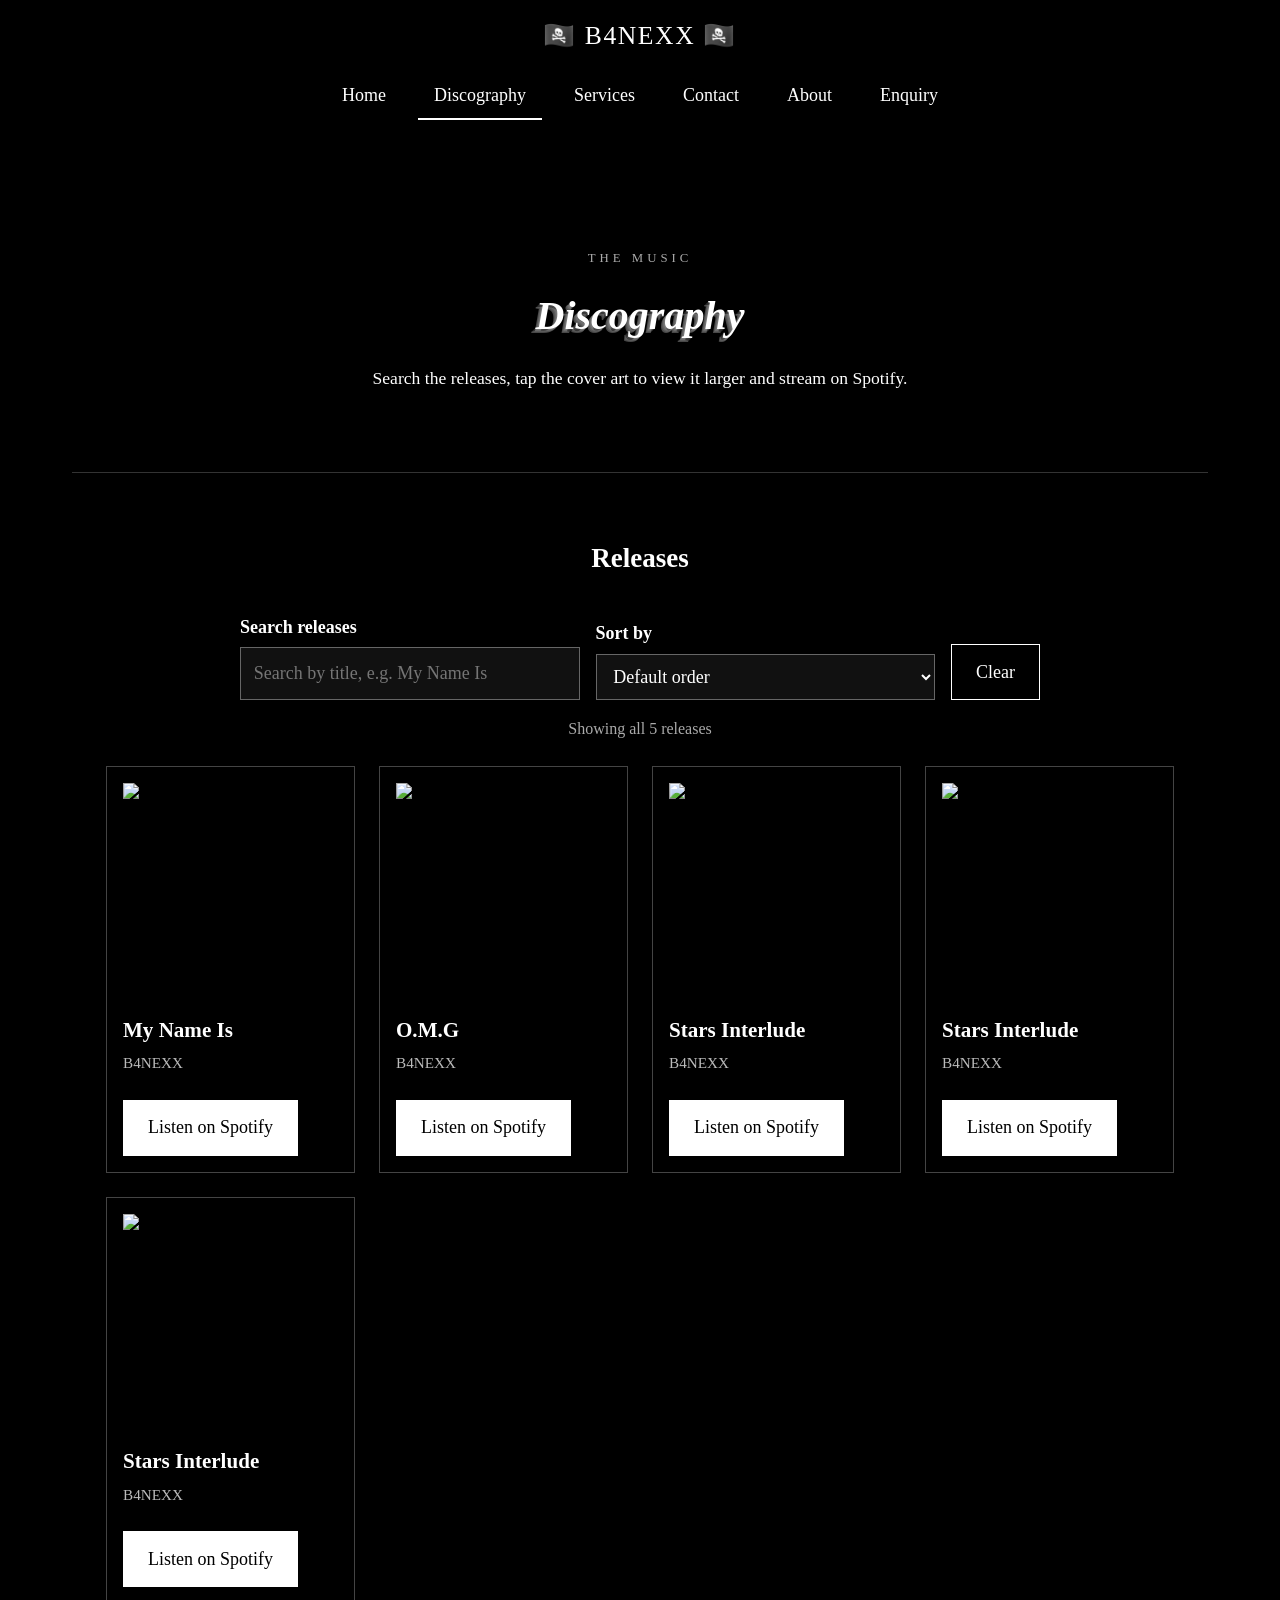
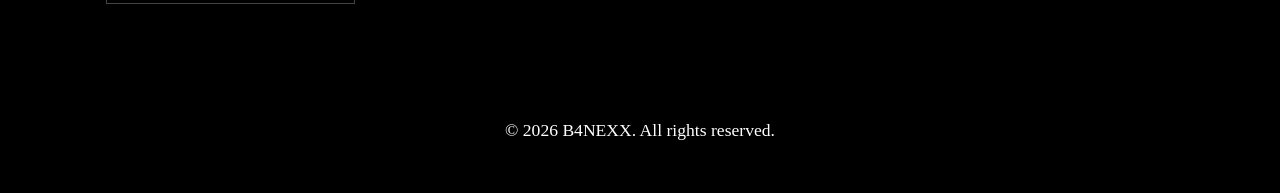
==== discography.html @ 52480b0f "Add discography page with search, sorting and lightbox" ====
<!DOCTYPE html>
<html lang="en">
<head>
    <meta charset="UTF-8">
    <meta name="viewport" content="width=device-width, initial-scale=1.0">
    <title>Discography | B4NEXX Hip-Hop &amp; R&amp;B Releases</title>
    <meta name="description" content="Browse the B4NEXX discography. Search the releases, view the cover art and stream the latest hip-hop and R&amp;B music on Spotify.">
    <meta name="keywords" content="B4NEXX discography, B4NEXX songs, My Name Is, O.M.G, hip-hop releases, R&amp;B music, Spotify, Quantum Syndicate">
    <meta name="author" content="B4NEXX">
    <link rel="stylesheet" href="css/style.css">
    <script>document.documentElement.classList.add('js');</script>
</head>
<body>
    <a class="skip-link" href="#main">Skip to main content</a>

    <header class="site-header">
        <p class="site-logo">🏴‍☠️ B4NEXX 🏴‍☠️</p>
        <button class="menu-toggle" id="menu-toggle" type="button" aria-expanded="false" aria-controls="nav-menu">&#9776; Menu</button>
        <nav class="nav-menu" id="nav-menu" aria-label="Main navigation">
            <a href="index.html">Home</a>
            <a href="discography.html" aria-current="page">Discography</a>
            <a href="services.html">Services</a>
            <a href="contacts.html">Contact</a>
            <a href="about.html">About</a>
            <a href="enquiry.html">Enquiry</a>
        </nav>
    </header>

    <main id="main">
        <section class="page-hero">
            <p class="eyebrow">The Music</p>
            <h1>Discography</h1>
            <p>Search the releases, tap the cover art to view it larger and stream on Spotify.</p>
        </section>

        <section class="release-section" aria-labelledby="releases-heading">
            <h2 id="releases-heading">Releases</h2>

            <div class="search-bar" id="search-form" role="search">
                <div class="form-group">
                    <label for="search">Search releases</label>
                    <input type="search" id="search" name="search" placeholder="Search by title, e.g. My Name Is" autocomplete="off">
                </div>
                <div class="form-group">
                    <label for="sort">Sort by</label>
                    <select id="sort" name="sort">
                        <option value="default">Default order</option>
                        <option value="az">Title A to Z</option>
                        <option value="za">Title Z to A</option>
                    </select>
                </div>
                <button type="button" class="button button-outline" id="clear-search">Clear</button>
            </div>

            <p class="results-count" id="results-count" role="status" aria-live="polite"></p>
            <p class="no-results" id="no-results" hidden>No releases match your search. Try a different title.</p>

            <ul class="release-grid" id="release-grid">
                <li class="release-card" data-title="My Name Is" data-keywords="b4nexx quantum syndicate hip-hop r&amp;b spotify">
                    <button type="button" class="cover-button" data-caption="My Name Is by B4NEXX" aria-label="View larger cover art for My Name Is">
                        <img src="C:\Users\hp\Downloads\b4ngexx-website\b4nexx-website\images\Myn Name Is cover art.jpg" alt="Cover art for the B4NEXX single My Name Is" width="500" height="500" loading="lazy">
                    </button>
                    <h3>My Name Is</h3>
                    <p class="release-meta">B4NEXX</p>
                    <a class="button" href="https://open.spotify.com/track/5PjSUTw8nZ1Vn1UrlxNrWC" target="_blank" rel="noopener noreferrer">Listen on Spotify</a>
                </li>

                <li class="release-card" data-title="O.M.G" data-keywords="omg b4nexx quantum syndicate hip-hop r&amp;b spotify">
                    <button type="button" class="cover-button" data-caption="O.M.G by B4NEXX" aria-label="View larger cover art for O.M.G">
                        <img src="C:\Users\hp\Downloads\b4ngexx-website\b4nexx-website\images\O.M.G Cover Art.png" alt="Cover art for the B4NEXX track O.M.G" width="500" height="500" loading="lazy">
                    </button>
                    <h3>O.M.G</h3>
                    <p class="release-meta">B4NEXX</p>
                    <a class="button" href="https://open.spotify.com/track/02pqatDeatV18ePrQvUMC" target="_blank" rel="noopener noreferrer">Listen on Spotify</a>
                </li>

    <li class="release-card" data-title="Stars Interlude" data-keywords="b4nexx quantum syndicate hip-hop r&amp;b spotify">
                    <button type="button" class="cover-button" data-caption="Stars Interlude by B4NEXX" aria-label="View larger cover art for Stars Interlude">
                        <img src="C:\Users\hp\Downloads\b4ngexx-website\b4nexx-website\images\Stars Interlude cover art.jpg" alt="Cover art for the B4NEXX single Stars Interlude" width="500" height="500" loading="lazy">
                    </button>
                    <h3>Stars Interlude</h3>
                    <p class="release-meta">B4NEXX</p>
                    <a class="button" href="https://open.spotify.com/track/2CjXB1OLDlbS5ymervM3CQ" target="_blank" rel="noopener noreferrer">Listen on Spotify</a>
                </li>

                <li class="release-card" data-title="Star (Space in my heart)" data-keywords="b4nexx quantum syndicate hip-hop r&amp;b spotify">
                    <button type="button" class="cover-button" data-caption="Star (Space in my heart) by B4NEXX" aria-label="View larger cover art for Star (Space in my heart)">
                        <img src="C:\Users\hp\Downloads\b4ngexx-website\b4nexx-website\images\Star cover art.jpg" alt="Cover art for the B4NEXX single Star (Space in my heart)" width="500" height="500" loading="lazy">
                    </button>
                    <h3>Stars Interlude</h3>
                    <p class="release-meta">B4NEXX</p>
                    <a class="button" href="https://open.spotify.com/track/21NsRphiKDWTwSgTE8rPei" target="_blank" rel="noopener noreferrer">Listen on Spotify</a>
                </li>

                <li class="release-card" data-title="Turn Up" data-keywords="b4nexx quantum syndicate hip-hop r&amp;b spotify">
                    <button type="button" class="cover-button" data-caption="Turn Up by B4NEXX" aria-label="View larger cover art for Turn Up">
                        <img src="C:\Users\hp\Downloads\b4ngexx-website\b4nexx-website\images\Turn up cover art.jpg" alt="Cover art for the B4NEXX single Turn Up" width="500" height="500" loading="lazy">
                    </button>
                    <h3>Stars Interlude</h3>
                    <p class="release-meta">B4NEXX</p>
                    <a class="button" href="https://open.spotify.com/track/4ppuYwgv6EckocCdHnTIHZ" target="_blank" rel="noopener noreferrer">Listen on Spotify</a>
                </li>
                </ul>
        </section>
    </main>

    <div class="lightbox" id="lightbox" role="dialog" aria-modal="true" aria-label="Cover art viewer" hidden>
        <button type="button" class="lightbox-btn lightbox-close" id="lightbox-close" aria-label="Close image viewer">&times;</button>
        <button type="button" class="lightbox-btn lightbox-prev" id="lightbox-prev" aria-label="Previous image">&#8249;</button>
        <figure class="lightbox-figure">
            <img class="lightbox-img" id="lightbox-img" src="[data-uri]" alt="">
            <figcaption class="lightbox-caption" id="lightbox-caption"></figcaption>
        </figure>
        <button type="button" class="lightbox-btn lightbox-next" id="lightbox-next" aria-label="Next image">&#8250;</button>
    </div>

    <footer>
        <p>&copy; <span id="year">2026</span> B4NEXX. All rights reserved.</p>
    </footer>

    <script src="js/main.js"></script>
    <script src="js/discography.js"></script>
</body>
</html>
---- css/style.css ----
* {
    box-sizing: border-box;
    margin: 0;
    padding: 0;
}

body {
    background-color: #000;
    color: #fff;
    font-family: "Times New Roman", Times, serif;
    font-size: 18px;
    line-height: 1.6;
}

h1 {
    color: #fff;
    font-family: cursive;
    font-size: 2.5rem;
    font-style: oblique;
    text-align: center;
    text-shadow:
        -4px 4px rgba(179, 179, 179, .4),
        -3px 3px rgba(153, 153, 153, .2),
        -2px 2px rgba(179, 179, 179, .2),
        -1px 1px rgba(179, 179, 179, .2);
}

h2,
h3 {
    color: #fff;
    margin: 1rem 0;
}

p {
    color: #fff;
    font-size: 1.1rem;
    margin-bottom: 1rem;
}

img {
    height: auto;
    max-width: 100%;
}

:focus-visible {
    outline: 2px solid #fff;
    outline-offset: 3px;
}

.eyebrow {
    color: #aaa;
    font-size: .8rem;
    letter-spacing: .25rem;
    text-transform: uppercase;
}

/* Accessibility: skip link */
.skip-link {
    background: #fff;
    color: #000;
    left: 1rem;
    padding: .5rem 1rem;
    position: absolute;
    top: -4rem;
    z-index: 2000;
}

.skip-link:focus {
    top: 1rem;
}

/* Text for screen readers only */
.sr-only {
    clip: rect(0, 0, 0, 0);
    height: 1px;
    overflow: hidden;
    position: absolute;
    white-space: nowrap;
    width: 1px;
}

/* ---------- Header and navigation ---------- */
.site-header {
    padding-top: 1rem;
}

.site-logo {
    font-family: cursive;
    font-size: 1.6rem;
    letter-spacing: .1rem;
    margin: 0;
    text-align: center;
}

.nav-menu {
    display: flex;
    flex-wrap: wrap;
    gap: 1rem;
    justify-content: center;
    list-style: none;
    padding: 1rem;
}

.nav-menu a {
    color: #fff;
    padding: .5rem 1rem;
    text-decoration: none;
}

.nav-menu a:hover,
.nav-menu a:focus {
    background-color: #fff;
    color: #000;
    text-decoration: underline;
}

.nav-menu a[aria-current="page"] {
    border-bottom: 2px solid #fff;
}

.menu-toggle {
    background: transparent;
    border: 1px solid #fff;
    color: #fff;
    cursor: pointer;
    display: none;
    font: inherit;
    margin: 1rem auto 0;
    padding: .5rem 1.25rem;
}

.menu-toggle:hover {
    background: #fff;
    color: #000;
}

/* ---------- Layout ---------- */
main {
    margin: auto;
    max-width: 1200px;
    padding: 2rem;
}

footer {
    padding: 2rem 1rem;
    text-align: center;
}

/* ---------- Buttons ---------- */
.button {
    background-color: #fff;
    border: 1px solid #fff;
    color: #000;
    cursor: pointer;
    display: inline-block;
    font: inherit;
    margin-top: 1rem;
    padding: .8rem 1.5rem;
    text-decoration: none;
}

.button:hover,
.button:focus {
    background-color: #aaa;
}

.button:disabled {
    cursor: not-allowed;
    opacity: .6;
}

.button-outline {
    background-color: transparent;
    border: 1px solid #fff;
    color: #fff;
}

.button-outline:hover,
.button-outline:focus {
    background-color: #fff;
    color: #000;
}

/* ---------- Generic page hero (about, discography, enquiry) ---------- */
.about-hero,
.page-hero {
    border-bottom: 1px solid #333;
    padding: 4rem 1rem;
    text-align: center;
}

.about-hero p,
.page-hero p {
    margin: 1rem auto;
    max-width: 700px;
}

/* ---------- Home page: cinematic poster hero ---------- */
@font-face {
    font-display: swap;
    font-family: "Montserrat";
    font-style: normal;
    font-weight: 900;
    src: url("../fonts/montserrat-900.woff2") format("woff2");
}

main.home-page {
    max-width: none;
    padding: 0;
}

.poster-hero {
    background:
        radial-gradient(ellipse 45% 38% at 52% 24%, rgba(214, 178, 128, .34), transparent 72%),
        linear-gradient(#2a2118 0%, #0d0907 52%, #000 78%);
    isolation: isolate;
    height: clamp(34rem, calc(100svh - 8.5rem), 56rem);
    overflow: hidden;
    position: relative;
}

/* Film grain over everything for a photographic feel */
.poster-hero::before {
    background-image: url("data:image/svg+xml,%3Csvg xmlns='http://www.w3.org/2000/svg' width='220' height='220'%3E%3Cfilter id='n'%3E%3CfeTurbulence type='fractalNoise' baseFrequency='.85' numOctaves='2' stitchTiles='stitch'/%3E%3CfeColorMatrix values='0 0 0 0 1 0 0 0 0 1 0 0 0 0 1 0 0 0 .55 0'/%3E%3C/filter%3E%3Crect width='100%25' height='100%25' filter='url(%23n)'/%3E%3C/svg%3E");
    content: "";
    inset: 0;
    mix-blend-mode: overlay;
    opacity: .35;
    pointer-events: none;
    position: absolute;
    z-index: 4;
}

/* Vignette */
.poster-hero::after {
    background: radial-gradient(ellipse at 50% 45%, transparent 55%, rgba(0, 0, 0, .75) 100%);
    content: "";
    inset: 0;
    pointer-events: none;
    position: absolute;
    z-index: 5;
}

.poster-eyebrow {
    color: #cdbfa9;
    font-size: .8rem;
    left: 5vw;
    letter-spacing: .3rem;
    margin: 0;
    position: absolute;
    text-transform: uppercase;
    top: 2rem;
    z-index: 3;
}

/* The name sits BEHIND the photo */
.poster-title {
    color: rgba(236, 229, 217, .62);
    font-family: "Montserrat", "Arial Black", Impact, sans-serif;
    font-size: clamp(4.2rem, 19.5vw, 25rem);
    font-style: normal;
    font-weight: 900;
    left: 50%;
    letter-spacing: -.03em;
    line-height: .85;
    margin: 0;
    position: absolute;
    text-align: center;
    text-shadow: 0 0 50px rgba(255, 232, 190, .18);
    top: 8%;
    transform: translateX(-50%);
    white-space: nowrap;
    z-index: 1;
}

/* You stand IN FRONT of the name, cropped by the bottom of the hero like a poster */
.poster-person {
    -webkit-mask-image: linear-gradient(to bottom, transparent 0, #000 7%);
    mask-image: linear-gradient(to bottom, transparent 0, #000 7%);
    filter: sepia(.4) saturate(.8) contrast(1.15) brightness(1.1) drop-shadow(0 0 40px rgba(0, 0, 0, .7));
    height: 128%;
    left: 54%;
    max-width: none;
    position: absolute;
    top: 3%;
    transform: translateX(-62%);
    width: auto;
    z-index: 2;
}

.poster-footer {
    align-items: flex-end;
    background: linear-gradient(transparent, rgba(0, 0, 0, .92) 65%);
    bottom: 0;
    display: flex;
    flex-wrap: wrap;
    gap: 1rem 2rem;
    justify-content: space-between;
    left: 0;
    padding: 6rem 5vw 1.75rem;
    position: absolute;
    right: 0;
    z-index: 6;
}

.poster-label {
    align-items: center;
    display: flex;
    font-family: "Montserrat", Arial, sans-serif;
    font-size: .85rem;
    font-weight: 900;
    gap: .8rem;
    letter-spacing: .12em;
    margin: 0;
    text-transform: uppercase;
}

.poster-label::after {
    border-bottom: 3px double #fff;
    content: "";
    display: block;
    width: 3.5rem;
}

.poster-links {
    display: flex;
    flex-wrap: wrap;
    gap: 1rem;
}

.poster-links .button {
    margin-top: 0;
}

.home-intro {
    border-top: 1px solid #333;
    margin: auto;
    max-width: 800px;
    padding: 5rem 2rem;
    text-align: center;
}

.home-intro h2 {
    font-size: 2.5rem;
    text-transform: uppercase;
}

.home-intro p:last-child {
    color: #bbb;
}

/* ---------- Services page ---------- */
.services-hero {
    border-bottom: 1px solid #333;
    padding: 5rem 1rem;
    text-align: center;
}

.services-hero p {
    margin: 1rem auto;
    max-width: 700px;
}

.services-list {
    padding: 4rem 1rem;
}

.services-list h2,
.services-cta {
    text-align: center;
}

.service-grid {
    display: grid;
    gap: 1.5rem;
    grid-template-columns: repeat(2, 1fr);
    margin-top: 2rem;
}

.service-card {
    border: 1px solid #444;
    padding: 2rem;
    transition: background-color .3s, transform .3s;
}

.service-card:hover {
    background-color: #171717;
    transform: translateY(-5px);
}

.service-number {
    color: #888;
    font-size: .85rem;
    letter-spacing: .15rem;
}

.service-card h3 {
    font-size: 1.5rem;
}

.card-link {
    color: #fff;
}

.card-link:hover,
.card-link:focus {
    color: #aaa;
}

.services-cta {
    background-color: #111;
    padding: 4rem 1rem;
}

.services-cta .button {
    margin: 1rem .5rem 0;
}

/* ---------- About page ---------- */
.about-content {
    display: grid;
    gap: 1.5rem;
    grid-template-columns: repeat(2, 1fr);
    margin: auto;
    max-width: 1100px;
    padding: 4rem 1rem;
}

.about-card {
    border: 1px solid #444;
    padding: 2rem;
}

.about-card:hover {
    background-color: #171717;
    transform: translateY(-5px);
    transition: .3s;
}

/* ---------- Contact page ---------- */
.contact-page {
    background:
        linear-gradient(rgba(0, 0, 0, .55), rgba(0, 0, 0, .9)),
        radial-gradient(circle at center, #333 0%, #050505 65%);
    min-height: 75vh;
    padding-bottom: 4rem;
}

.contact-hero {
    border-bottom: 1px solid #444;
    padding: 7rem 1rem 5rem;
    text-align: center;
}

.contact-hero h1 {
    font-size: clamp(2.3rem, 7vw, 5rem);
    letter-spacing: .08rem;
    text-transform: uppercase;
}

.contact-hero p:not(.eyebrow) {
    color: #bbb;
    margin: 1rem auto;
    max-width: 650px;
}

.contact-card {
    background: rgba(15, 15, 15, .9);
    border: 1px solid #555;
    box-shadow: 0 20px 50px rgba(0, 0, 0, .7);
    margin: 4rem auto 0;
    max-width: 600px;
    padding: 3rem 2rem;
    text-align: center;
}

.contact-card h2 {
    letter-spacing: .1rem;
    text-transform: uppercase;
}

.contact-card a {
    color: #fff;
}

.contact-card a:hover,
.contact-card a:focus {
    color: #aaa;
}

.contact-card .button {
    color: #000;
    margin: 1rem 0;
}

.social-link {
    border-top: 1px solid #333;
    margin-top: 2rem;
    padding-top: 1.5rem;
}

/* ---------- Forms ---------- */
.form-section {
    margin: 3rem auto;
    max-width: 700px;
    padding: 0 1rem;
}

.form-card {
    background: rgba(15, 15, 15, .9);
    border: 1px solid #555;
    box-shadow: 0 20px 50px rgba(0, 0, 0, .7);
    padding: 2rem;
}

.form-card h2 {
    letter-spacing: .1rem;
    margin-top: 0;
    text-transform: uppercase;
}

.form-note {
    color: #bbb;
    font-size: 1rem;
}

.form-row {
    display: grid;
    gap: 1rem;
    grid-template-columns: 1fr 1fr;
}

.form-group {
    margin-bottom: 1.25rem;
}

.form-group label,
.form-group legend {
    display: block;
    font-weight: bold;
    margin-bottom: .35rem;
}

.required {
    color: #ff9d9d;
}

input[type="text"],
input[type="email"],
input[type="tel"],
input[type="date"],
input[type="search"],
select,
textarea {
    background: #111;
    border: 1px solid #666;
    border-radius: 0;
    color: #fff;
    color-scheme: dark;
    font: inherit;
    padding: .7rem .8rem;
    width: 100%;
}

textarea {
    min-height: 9rem;
    resize: vertical;
}

input:focus,
select:focus,
textarea:focus {
    border-color: #fff;
    outline: 2px solid #fff;
    outline-offset: 2px;
}

.form-group .invalid,
fieldset.invalid {
    border-color: #ff6b6b;
}

.error {
    color: #ff8a8a;
    display: block;
    font-size: .95rem;
    margin-top: .25rem;
    min-height: 1.2rem;
}

fieldset {
    border: 1px solid #444;
    padding: 1rem;
}

.radio-group {
    display: flex;
    flex-wrap: wrap;
    gap: 1rem;
}

.radio-group label,
.checkbox-label {
    align-items: center;
    display: flex;
    font-weight: normal;
    gap: .5rem;
}

input[type="checkbox"],
input[type="radio"] {
    accent-color: #fff;
    height: 1.1rem;
    width: 1.1rem;
}

.char-count {
    color: #aaa;
    font-size: .85rem;
    text-align: right;
}

.form-actions {
    display: flex;
    flex-wrap: wrap;
    gap: 1rem;
}

.form-status {
    border: 1px solid #555;
    margin-bottom: 1.25rem;
    padding: 1rem;
}

.form-status p:last-child {
    margin-bottom: 0;
}

.form-status.success {
    border-color: #6fdc8c;
    color: #b7f5c6;
}

.form-status.success p {
    color: #b7f5c6;
}

.form-status.error-state {
    border-color: #ff6b6b;
}

.form-status.error-state,
.form-status.error-state p {
    color: #ffb3b3;
}

.form-status a {
    color: inherit;
}

/* Hidden spam trap */
.hp {
    height: 0;
    left: -9999px;
    overflow: hidden;
    position: absolute;
    width: 0;
}

/* Enquiry confirmation */
.summary-list {
    display: grid;
    gap: .4rem 1.2rem;
    grid-template-columns: max-content 1fr;
    margin: 1.5rem 0;
}

.summary-list dt {
    color: #aaa;
}

.summary-list dd {
    margin: 0;
    overflow-wrap: anywhere;
    white-space: pre-line;
}

/* ---------- Discography ---------- */
.release-section {
    margin: 0 auto;
    max-width: 1100px;
    padding: 3rem 1rem;
}

.release-section h2 {
    text-align: center;
}

.search-bar {
    align-items: end;
    display: flex;
    flex-wrap: wrap;
    gap: 1rem;
    margin: 2rem auto 1rem;
    max-width: 800px;
}

.search-bar .form-group {
    flex: 1 1 220px;
    margin-bottom: 0;
}

.search-bar .button {
    margin-top: 0;
}

.results-count {
    color: #aaa;
    font-size: 1rem;
    text-align: center;
}

.no-results {
    text-align: center;
}

.release-grid {
    display: grid;
    gap: 1.5rem;
    grid-template-columns: repeat(auto-fill, minmax(240px, 1fr));
    list-style: none;
    margin-top: 1.5rem;
}

.release-card {
    border: 1px solid #444;
    padding: 1rem;
    transition: background-color .3s, transform .3s;
}

.release-card:hover {
    background-color: #171717;
    transform: translateY(-5px);
}

.release-card[hidden] {
    display: none;
}

.cover-button {
    background: none;
    border: 0;
    cursor: zoom-in;
    display: block;
    padding: 0;
    width: 100%;
}

.cover-button img {
    aspect-ratio: 1 / 1;
    display: block;
    object-fit: cover;
    width: 100%;
}

.release-card h3 {
    margin-bottom: .25rem;
}

.release-meta {
    color: #bbb;
    font-size: .95rem;
    margin-bottom: .5rem;
}

/* ---------- Lightbox ---------- */
body.lightbox-open {
    overflow: hidden;
}

.lightbox {
    align-items: center;
    background: rgba(0, 0, 0, .94);
    display: flex;
    flex-direction: column;
    inset: 0;
    justify-content: center;
    padding: 1rem;
    position: fixed;
    z-index: 1000;
}

.lightbox[hidden] {
    display: none;
}

.lightbox-figure {
    margin: 0;
    max-width: min(92vw, 900px);
    text-align: center;
}

.lightbox-img {
    border: 1px solid #555;
    max-height: 75vh;
    max-width: 100%;
}

.lightbox-caption {
    color: #ddd;
    margin-top: .75rem;
}

.lightbox-btn {
    background: rgba(0, 0, 0, .7);
    border: 1px solid #fff;
    color: #fff;
    cursor: pointer;
    font-size: 1.6rem;
    height: 3rem;
    line-height: 1;
    position: absolute;
    width: 3rem;
}

.lightbox-btn:hover,
.lightbox-btn:focus {
    background: #fff;
    color: #000;
}

.lightbox-close {
    right: 1rem;
    top: 1rem;
}

.lightbox-prev,
.lightbox-next {
    top: 50%;
    transform: translateY(-50%);
}

.lightbox-prev {
    left: 1rem;
}

.lightbox-next {
    right: 1rem;
}

/* ---------- Map ---------- */
.map-section {
    margin: 3rem auto 0;
    max-width: 900px;
    padding: 0 1rem;
    text-align: center;
}

#map {
    border: 1px solid #555;
    height: 400px;
    margin: 1rem 0;
    text-align: center;
}

.map-controls {
    display: flex;
    flex-wrap: wrap;
    gap: 1rem;
    justify-content: center;
}

.map-controls .button {
    margin-top: 0;
}

/* Leaflet popups use a white background, so reset the site's white text */
.leaflet-popup-content,
.leaflet-popup-content * {
    color: #111;
}

.leaflet-popup-content a {
    color: #0645ad;
}

.leaflet-popup-content p {
    font-size: 1rem;
    margin: .3rem 0;
}

.leaflet-popup-content h3 {
    margin: 0 0 .3rem;
}

/* ---------- Responsive ---------- */
@media (max-width: 768px) {
    body {
        font-size: 16px;
    }

    h1 {
        font-size: 2rem;
    }

    .nav-menu {
        gap: .5rem;
    }

    main {
        padding: 1.5rem;
    }
}

@media (max-width: 700px) {
    .js .menu-toggle {
        display: block;
    }

    .js .nav-menu {
        align-items: stretch;
        display: none;
        flex-direction: column;
        text-align: center;
    }

    .js .nav-menu.open {
        display: flex;
    }

    .poster-hero {
        min-height: 40rem;
    }

    .poster-title {
        top: 14%;
    }

    .poster-person {
        height: 100%;
        left: 56%;
        top: 24%;
    }

    .poster-footer {
        flex-direction: column;
        align-items: center;
        padding-top: 5rem;
        text-align: center;
    }

    .poster-links {
        justify-content: center;
    }
}

@media (max-width: 600px) {
    .service-grid,
    .about-content,
    .form-row {
        grid-template-columns: 1fr;
    }

    .services-hero {
        padding: 3rem 1rem;
    }

    .about-hero,
    .page-hero {
        padding: 3rem 1rem;
    }

    .contact-hero {
        padding: 5rem 1rem 3rem;
    }

    .contact-card {
        margin: 2rem 1rem 0;
        padding: 2rem 1rem;
    }

    .form-card {
        padding: 1.25rem;
    }

    .summary-list {
        grid-template-columns: 1fr;
    }

    .summary-list dd {
        margin-bottom: .6rem;
    }

    .map-section {
    margin: 3rem auto 0;
    max-width: 900px;
    padding: 0 1rem;
    text-align: center;
}

.map-box {
    border: 1px solid #555;
    border-radius: 12px;
    height: 400px;
    margin: 1rem 0;
    overflow: hidden;
    width: 100%;
}

.map-box iframe {
    border: 0;
    height: 100%;
    width: 100%;
}

.map-actions {
    display: flex;
    flex-wrap: wrap;
    gap: 1rem;
    justify-content: center;
}

.map-actions .button {
    margin-top: 0;
}

.dark-tiles {
    filter: invert(1) hue-rotate(180deg) brightness(.95) contrast(.9);
}

    .lightbox-prev {
        left: .25rem;
    }

    .lightbox-next {
        right: .25rem;
    }
}

@media (max-width: 480px) {
    h1 {
        font-size: 1.6rem;
    }

    .nav-menu {
        align-items: stretch;
        flex-direction: column;
        text-align: center;
    }

    .nav-menu a {
        display: block;
    }

    main {
        padding: 1rem;
    }
}

@media (prefers-reduced-motion: reduce) {
    * {
        transition: none !important;
    }

    .service-card:hover,
    .about-card:hover,
    .release-card:hover {
        transform: none;
    }
}
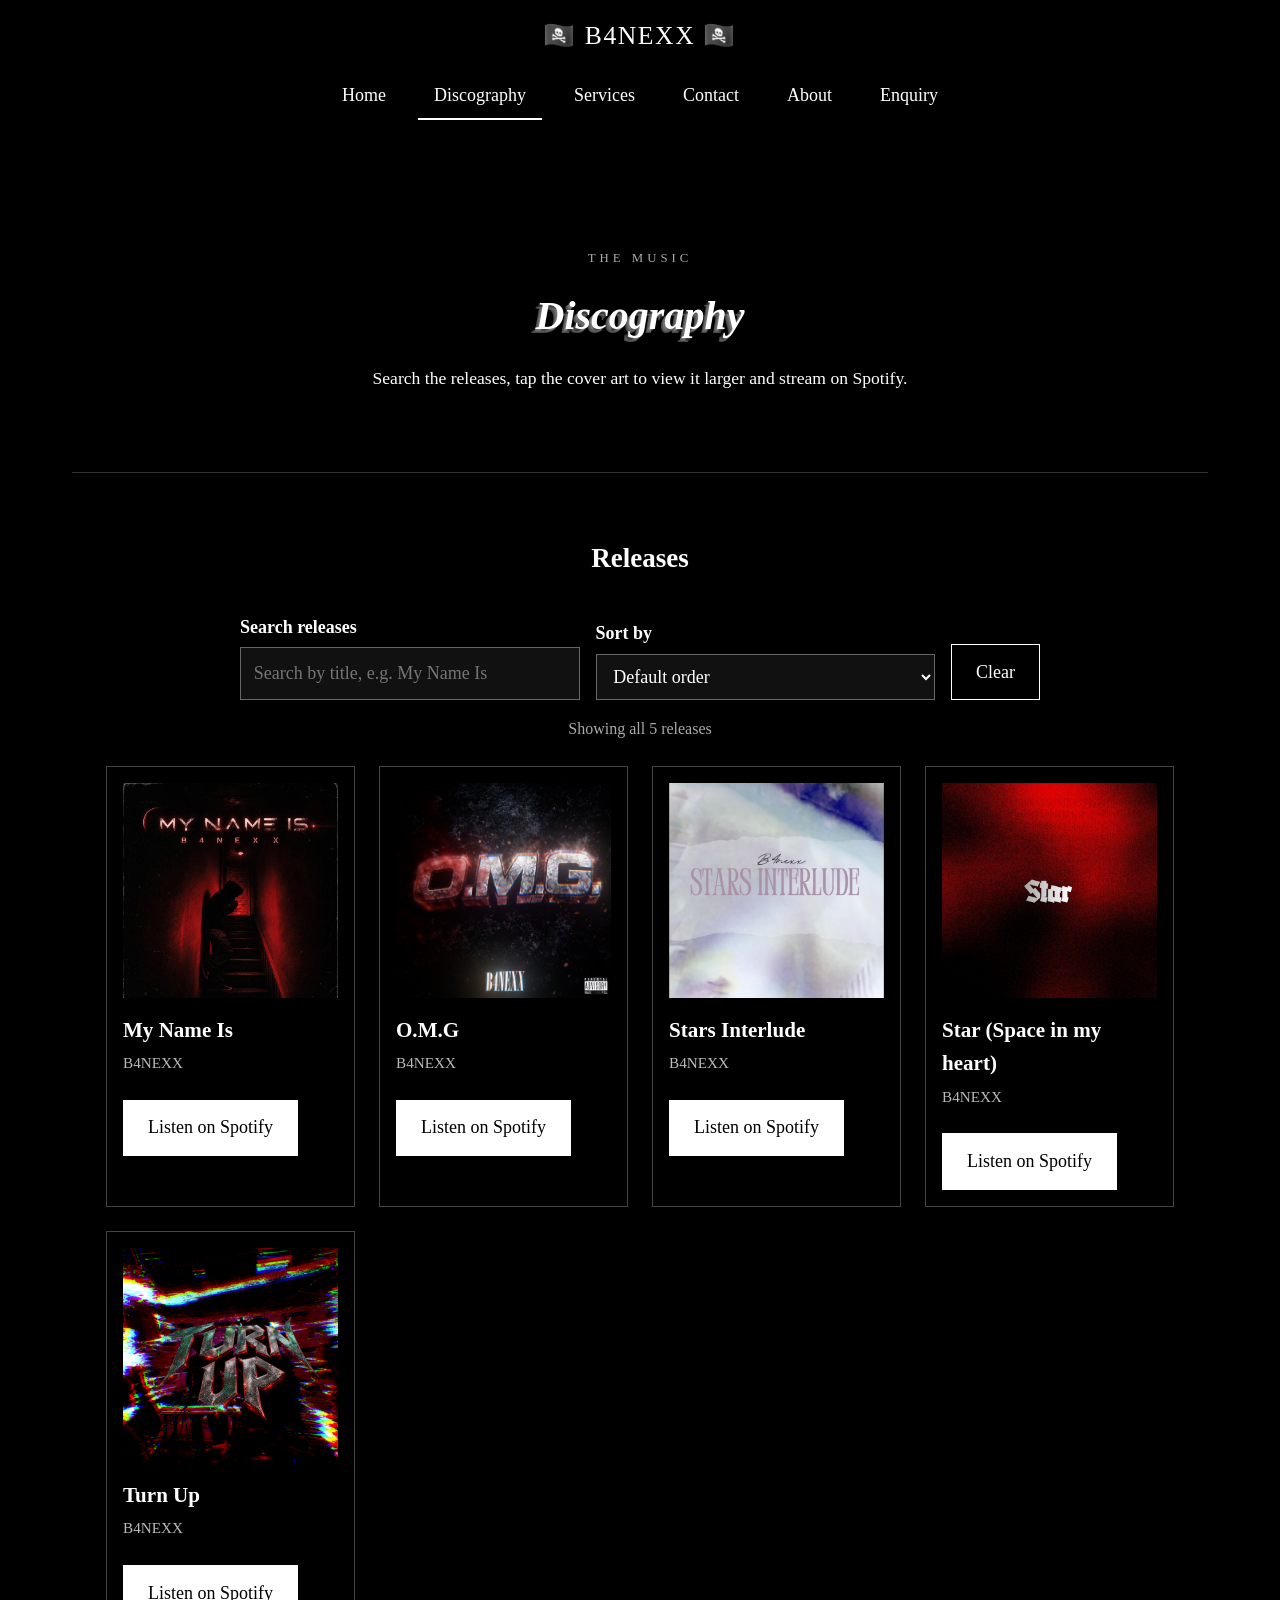
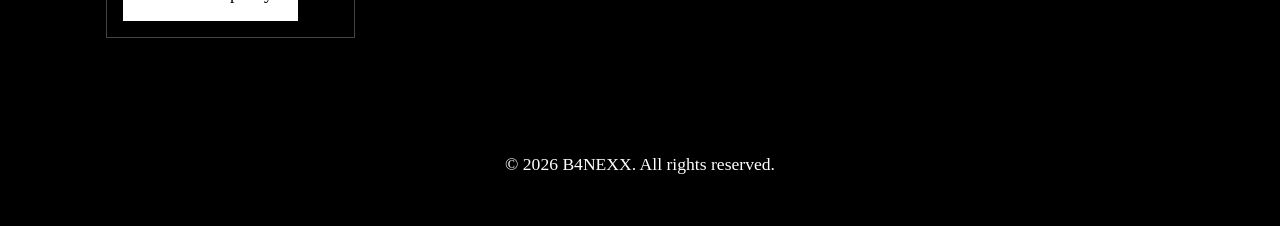
==== commit 29a74aba: "Fix discography titles, rename cover art files and use relative image paths" ====
--- a/discography.html
+++ b/discography.html
@@ -5,7 +5,7 @@
     <meta name="viewport" content="width=device-width, initial-scale=1.0">
     <title>Discography | B4NEXX Hip-Hop &amp; R&amp;B Releases</title>
     <meta name="description" content="Browse the B4NEXX discography. Search the releases, view the cover art and stream the latest hip-hop and R&amp;B music on Spotify.">
-    <meta name="keywords" content="B4NEXX discography, B4NEXX songs, My Name Is, O.M.G, hip-hop releases, R&amp;B music, Spotify, Quantum Syndicate">
+    <meta name="keywords" content="B4NEXX discography, B4NEXX songs, My Name Is, O.M.G, Stars Interlude, Star Space in my heart, Turn Up, hip-hop releases, R&amp;B music, Spotify, Quantum Syndicate">
     <meta name="author" content="B4NEXX">
     <link rel="stylesheet" href="css/style.css">
     <script>document.documentElement.classList.add('js');</script>
@@ -56,51 +56,51 @@
             <p class="no-results" id="no-results" hidden>No releases match your search. Try a different title.</p>
 
             <ul class="release-grid" id="release-grid">
-                <li class="release-card" data-title="My Name Is" data-keywords="b4nexx quantum syndicate hip-hop r&amp;b spotify">
+                <li class="release-card" data-title="My Name Is" data-keywords="my name is b4nexx single">
                     <button type="button" class="cover-button" data-caption="My Name Is by B4NEXX" aria-label="View larger cover art for My Name Is">
-                        <img src="C:\Users\hp\Downloads\b4ngexx-website\b4nexx-website\images\Myn Name Is cover art.jpg" alt="Cover art for the B4NEXX single My Name Is" width="500" height="500" loading="lazy">
+                        <img src="images/my-name-is-cover-art.jpg" alt="Cover art for the B4NEXX single My Name Is" width="500" height="500" loading="lazy">
                     </button>
                     <h3>My Name Is</h3>
                     <p class="release-meta">B4NEXX</p>
                     <a class="button" href="https://open.spotify.com/track/5PjSUTw8nZ1Vn1UrlxNrWC" target="_blank" rel="noopener noreferrer">Listen on Spotify</a>
                 </li>
 
-                <li class="release-card" data-title="O.M.G" data-keywords="omg b4nexx quantum syndicate hip-hop r&amp;b spotify">
+                <li class="release-card" data-title="O.M.G" data-keywords="omg o.m.g b4nexx track">
                     <button type="button" class="cover-button" data-caption="O.M.G by B4NEXX" aria-label="View larger cover art for O.M.G">
-                        <img src="C:\Users\hp\Downloads\b4ngexx-website\b4nexx-website\images\O.M.G Cover Art.png" alt="Cover art for the B4NEXX track O.M.G" width="500" height="500" loading="lazy">
+                        <img src="images/omg-cover-art.png" alt="Cover art for the B4NEXX track O.M.G" width="500" height="500" loading="lazy">
                     </button>
                     <h3>O.M.G</h3>
                     <p class="release-meta">B4NEXX</p>
                     <a class="button" href="https://open.spotify.com/track/02pqatDeatV18ePrQvUMC" target="_blank" rel="noopener noreferrer">Listen on Spotify</a>
                 </li>
 
-    <li class="release-card" data-title="Stars Interlude" data-keywords="b4nexx quantum syndicate hip-hop r&amp;b spotify">
+                <li class="release-card" data-title="Stars Interlude" data-keywords="stars interlude star b4nexx single">
                     <button type="button" class="cover-button" data-caption="Stars Interlude by B4NEXX" aria-label="View larger cover art for Stars Interlude">
-                        <img src="C:\Users\hp\Downloads\b4ngexx-website\b4nexx-website\images\Stars Interlude cover art.jpg" alt="Cover art for the B4NEXX single Stars Interlude" width="500" height="500" loading="lazy">
+                        <img src="images/stars-interlude-cover-art.jpg" alt="Cover art for the B4NEXX single Stars Interlude" width="500" height="500" loading="lazy">
                     </button>
                     <h3>Stars Interlude</h3>
                     <p class="release-meta">B4NEXX</p>
                     <a class="button" href="https://open.spotify.com/track/2CjXB1OLDlbS5ymervM3CQ" target="_blank" rel="noopener noreferrer">Listen on Spotify</a>
                 </li>
 
-                <li class="release-card" data-title="Star (Space in my heart)" data-keywords="b4nexx quantum syndicate hip-hop r&amp;b spotify">
+                <li class="release-card" data-title="Star (Space in my heart)" data-keywords="star space in my heart b4nexx single">
                     <button type="button" class="cover-button" data-caption="Star (Space in my heart) by B4NEXX" aria-label="View larger cover art for Star (Space in my heart)">
-                        <img src="C:\Users\hp\Downloads\b4ngexx-website\b4nexx-website\images\Star cover art.jpg" alt="Cover art for the B4NEXX single Star (Space in my heart)" width="500" height="500" loading="lazy">
+                        <img src="images/star-space-in-my-heart-cover-art.jpg" alt="Cover art for the B4NEXX single Star (Space in my heart)" width="500" height="500" loading="lazy">
                     </button>
-                    <h3>Stars Interlude</h3>
+                    <h3>Star (Space in my heart)</h3>
                     <p class="release-meta">B4NEXX</p>
                     <a class="button" href="https://open.spotify.com/track/21NsRphiKDWTwSgTE8rPei" target="_blank" rel="noopener noreferrer">Listen on Spotify</a>
                 </li>
 
-                <li class="release-card" data-title="Turn Up" data-keywords="b4nexx quantum syndicate hip-hop r&amp;b spotify">
+                <li class="release-card" data-title="Turn Up" data-keywords="turn up b4nexx single">
                     <button type="button" class="cover-button" data-caption="Turn Up by B4NEXX" aria-label="View larger cover art for Turn Up">
-                        <img src="C:\Users\hp\Downloads\b4ngexx-website\b4nexx-website\images\Turn up cover art.jpg" alt="Cover art for the B4NEXX single Turn Up" width="500" height="500" loading="lazy">
+                        <img src="images/turn-up-cover-art.jpg" alt="Cover art for the B4NEXX single Turn Up" width="500" height="500" loading="lazy">
                     </button>
-                    <h3>Stars Interlude</h3>
+                    <h3>Turn Up</h3>
                     <p class="release-meta">B4NEXX</p>
                     <a class="button" href="https://open.spotify.com/track/4ppuYwgv6EckocCdHnTIHZ" target="_blank" rel="noopener noreferrer">Listen on Spotify</a>
                 </li>
-                </ul>
+            </ul>
         </section>
     </main>
 
@@ -121,4 +121,4 @@
     <script src="js/main.js"></script>
     <script src="js/discography.js"></script>
 </body>
-</html>
+</html>
